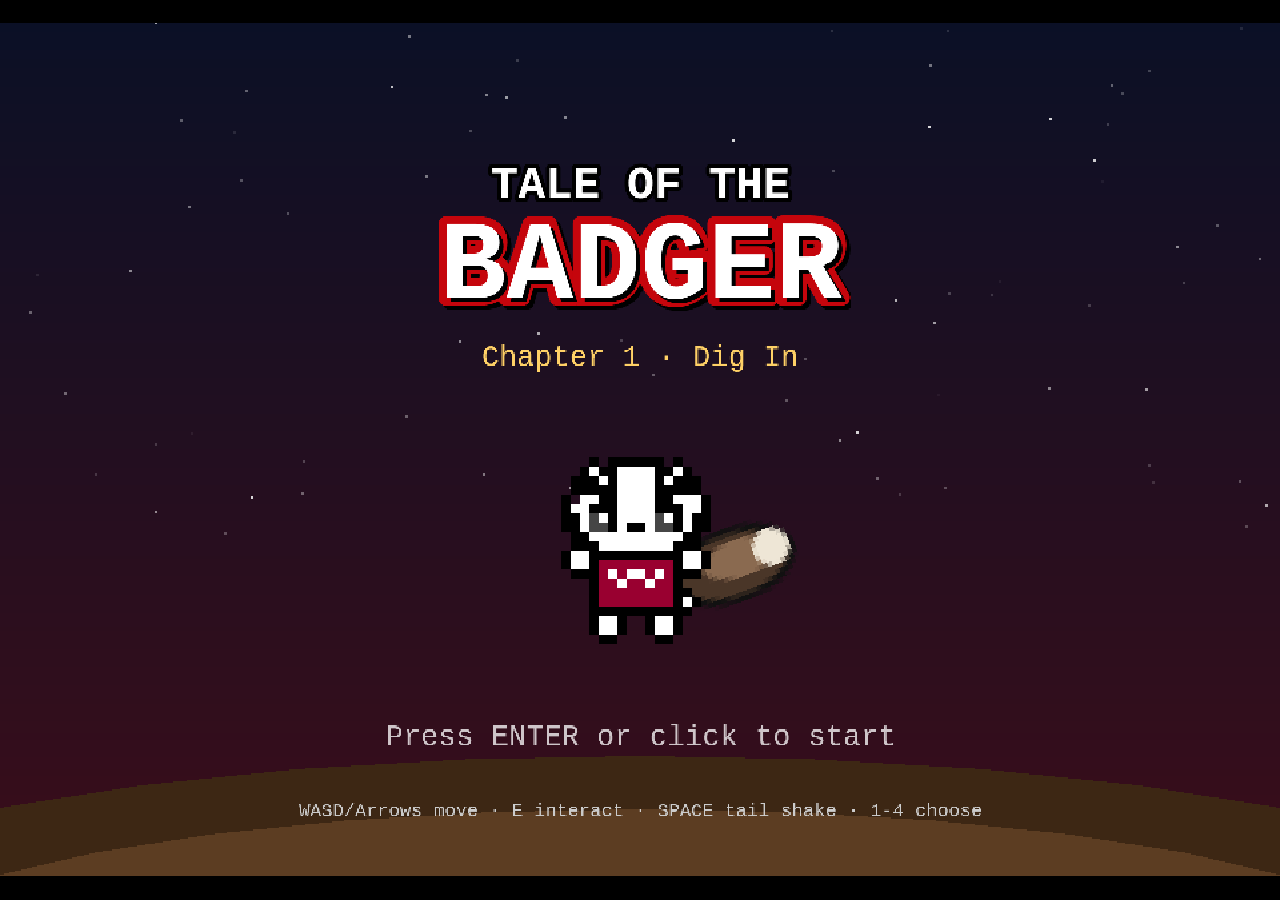
==== game/index.html @ 58393080 "game step 1" ====
<!DOCTYPE html>
<html lang="en">
<head>
<meta charset="utf-8">
<title>Tale of the Badger</title>
<style>
  html, body { margin: 0; height: 100%; background: #000; overflow: hidden; }
  #game { width: 100%; height: 100%; }
  canvas { image-rendering: pixelated; }
</style>
</head>
<body>
<div id="game"></div>
<script src="lib/phaser.min.js"></script>
<script src="src/sprite.js"></script>
<script src="src/game.js"></script>
</body>
</html>
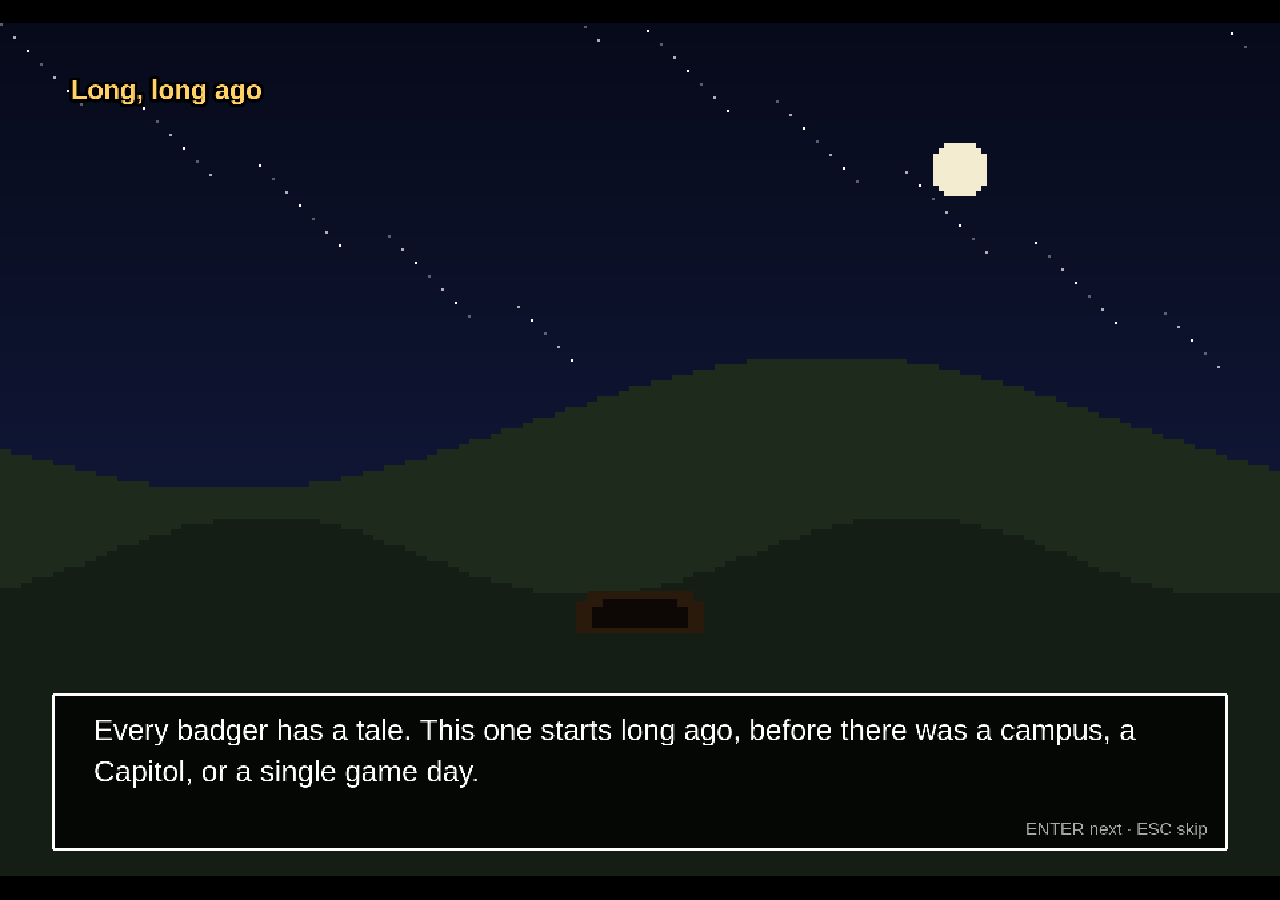
==== commit 6456d75b: "Move prologue to its own file and polish its art - Prologue now lives in game/src/prologue.js; game." ====
--- a/game/index.html
+++ b/game/index.html
@@ -13,6 +13,7 @@
 <div id="game"></div>
 <script src="lib/phaser.min.js"></script>
 <script src="src/sprite.js"></script>
+<script src="src/prologue.js"></script>
 <script src="src/game.js"></script>
 </body>
 </html>
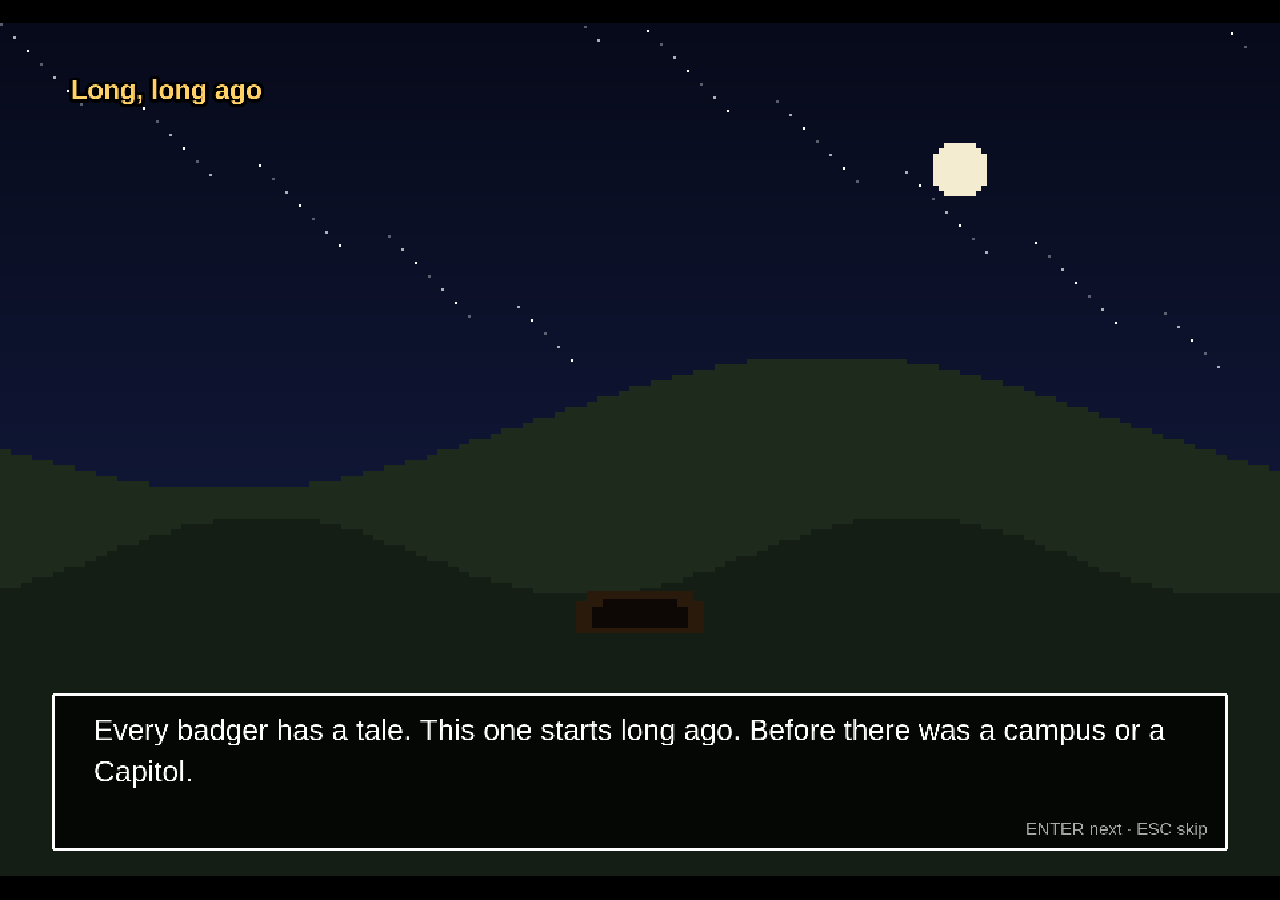
==== commit 2874d58b: "Add 8-bit music to the prologue Original chiptune synthesized with Web Audio in game/src/music.js: A" ====
--- a/game/index.html
+++ b/game/index.html
@@ -14,6 +14,7 @@
 <script src="lib/phaser.min.js"></script>
 <script src="src/sprite.js"></script>
 <script src="src/prologue.js"></script>
+<script src="src/music.js"></script>
 <script src="src/game.js"></script>
 </body>
 </html>
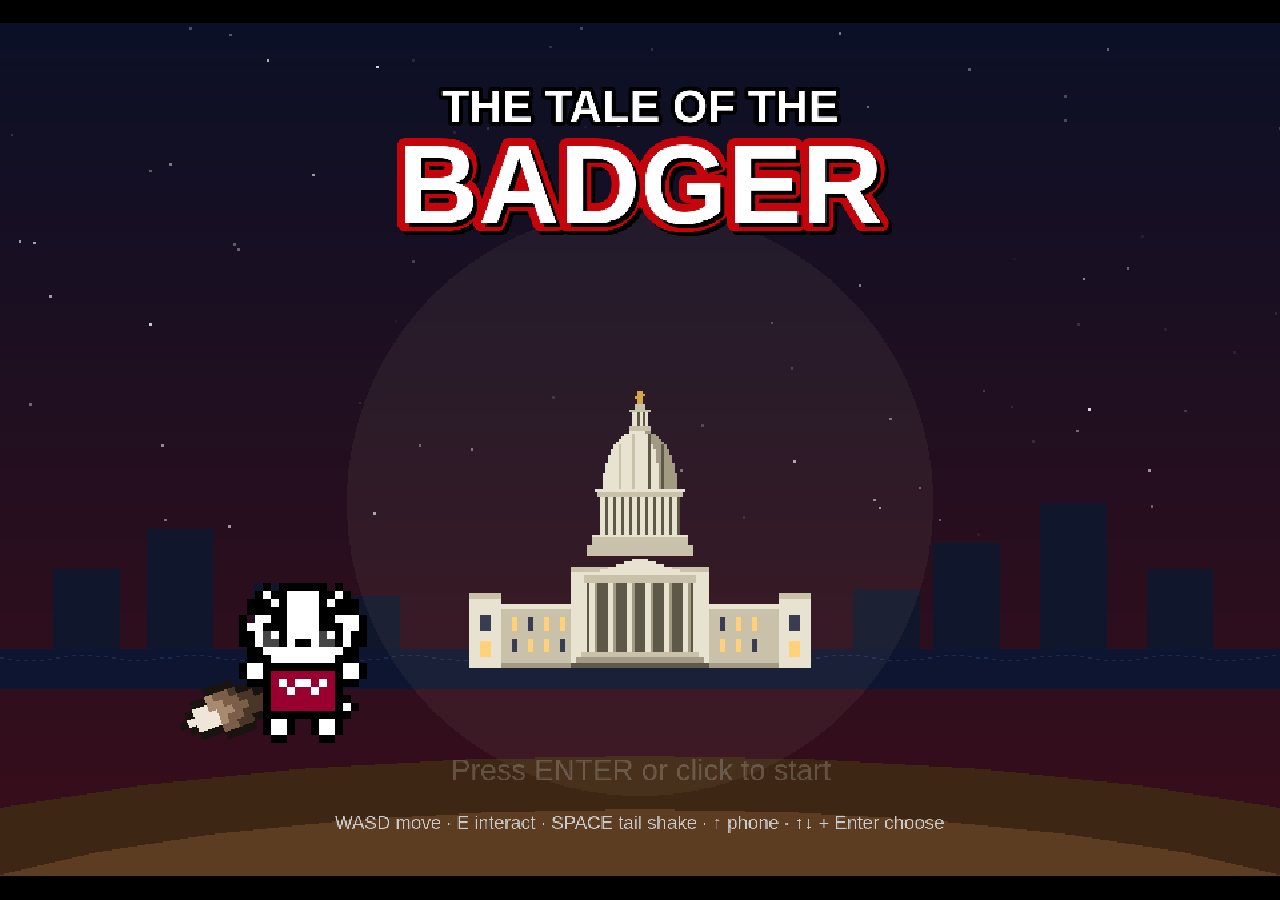
==== commit 5391e62a: "split ch1 by scene, number chapter folders, scene tester" ====
--- a/game/index.html
+++ b/game/index.html
@@ -6,15 +6,23 @@
 <style>
   html, body { margin: 0; height: 100%; background: #000; overflow: hidden; }
   #game { width: 100%; height: 100%; }
-  canvas { image-rendering: pixelated; }
+  canvas { image-rendering: auto; }
 </style>
 </head>
 <body>
 <div id="game"></div>
 <script src="lib/phaser.min.js"></script>
-<script src="src/sprite.js"></script>
-<script src="src/prologue.js"></script>
-<script src="src/music.js"></script>
-<script src="src/game.js"></script>
+<script src="1-party/sprite.js"></script>
+<script src="1-party/scenes/prologue.js"></script>
+<script src="1-party/music.js"></script>
+<script src="1-party/core.js"></script>
+<script src="1-party/scenes/title.js"></script>
+<script src="1-party/scenes/street.js"></script>
+<script src="1-party/scenes/party.js"></script>
+<script src="1-party/scenes/state-street.js"></script>
+<script src="1-party/scenes/blackout.js"></script>
+<script src="1-party/scenes/terrace.js"></script>
+<script src="1-party/scenes/ending.js"></script>
+<script src="1-party/main.js"></script>
 </body>
 </html>
